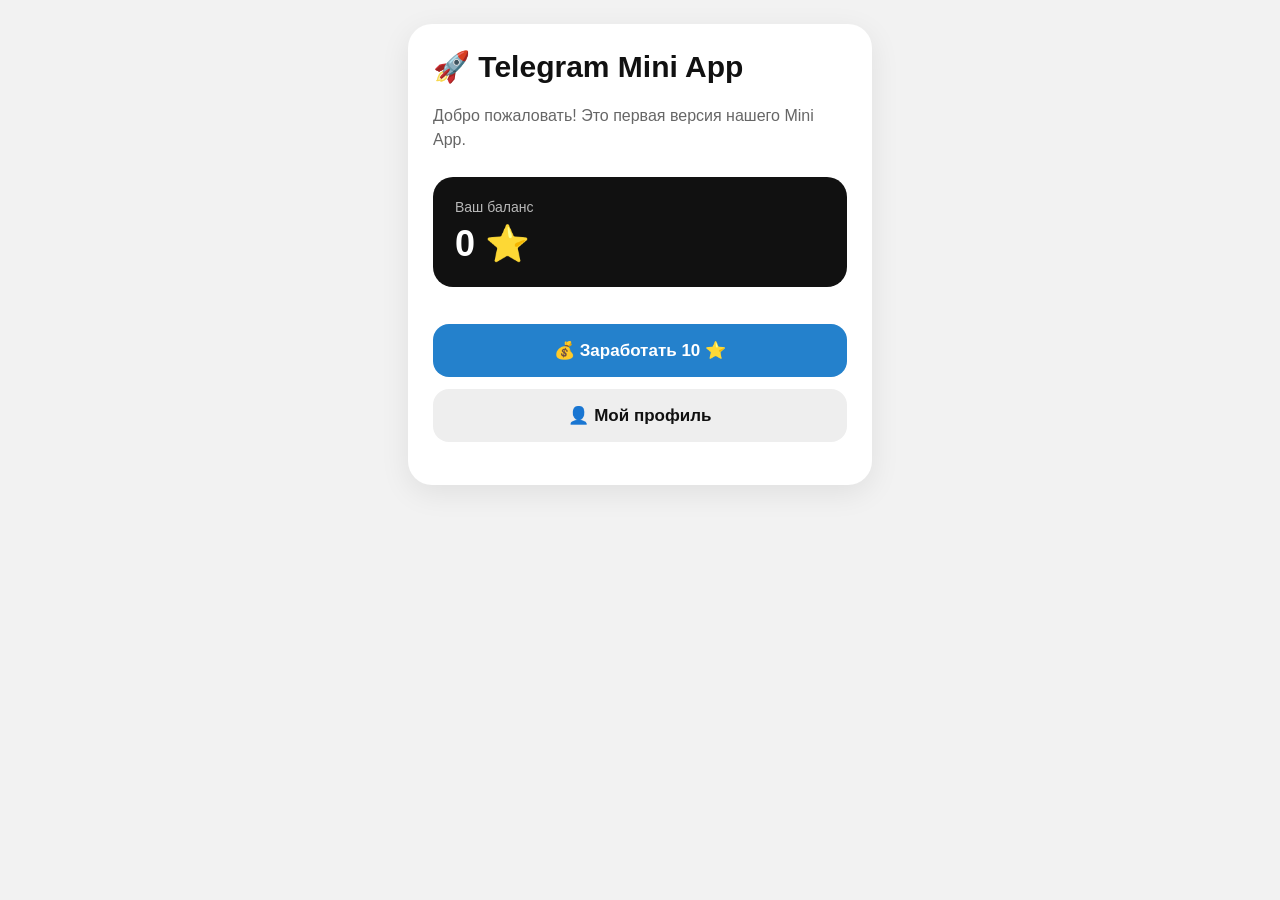
==== index.html @ cfc27b11 "Create index.html" ====
<!DOCTYPE html>
<html lang="ru">
<head>
  <meta charset="UTF-8">
  <meta name="viewport" content="width=device-width, initial-scale=1.0">
  <title>Telegram Mini App</title>

  <script src="https://telegram.org/js/telegram-web-app.js"></script>

  <style>
    * {
      box-sizing: border-box;
    }

    body {
      margin: 0;
      font-family: Arial, sans-serif;
      background: #f2f2f2;
      color: #111;
    }

    .app {
      max-width: 500px;
      min-height: 100vh;
      margin: 0 auto;
      padding: 24px 18px;
    }

    .card {
      background: white;
      border-radius: 24px;
      padding: 25px;
      box-shadow: 0 8px 30px rgba(0,0,0,0.08);
    }

    h1 {
      margin-top: 0;
      font-size: 30px;
    }

    p {
      color: #666;
      line-height: 1.5;
    }

    .balance {
      margin: 25px 0;
      padding: 22px;
      border-radius: 20px;
      background: #111;
      color: white;
    }

    .balance-title {
      font-size: 14px;
      opacity: 0.7;
    }

    .balance-value {
      font-size: 36px;
      font-weight: bold;
      margin-top: 8px;
    }

    button {
      width: 100%;
      border: 0;
      border-radius: 16px;
      padding: 16px;
      margin-top: 12px;
      font-size: 17px;
      font-weight: bold;
      cursor: pointer;
      background: #2481cc;
      color: white;
    }

    button.secondary {
      background: #eee;
      color: #111;
    }

    #result {
      margin-top: 18px;
      text-align: center;
      font-weight: bold;
    }
  </style>
</head>

<body>

<div class="app">
  <div class="card">

    <h1>🚀 Telegram Mini App</h1>

    <p>
      Добро пожаловать! Это первая версия нашего Mini App.
    </p>

    <div class="balance">
      <div class="balance-title">Ваш баланс</div>
      <div class="balance-value">
        <span id="balance">0</span> ⭐
      </div>
    </div>

    <button onclick="earn()">
      💰 Заработать 10 ⭐
    </button>

    <button class="secondary" onclick="showUser()">
      👤 Мой профиль
    </button>

    <div id="result"></div>

  </div>
</div>

<script>
  const tg = window.Telegram.WebApp;

  tg.ready();
  tg.expand();

  let balance = 0;

  function earn() {
    balance += 10;

    document.getElementById("balance").textContent = balance;

    document.getElementById("result").textContent =
      "🎉 Вы получили 10 ⭐!";
  }

  function showUser() {
    const user = tg.initDataUnsafe?.user;

    if (user) {
      document.getElementById("result").textContent =
        "👋 Привет, " + (user.first_name || "пользователь") + "!";
    } else {
      document.getElementById("result").textContent =
        "Открой приложение через Telegram.";
    }
  }
</script>

</body>
</html>
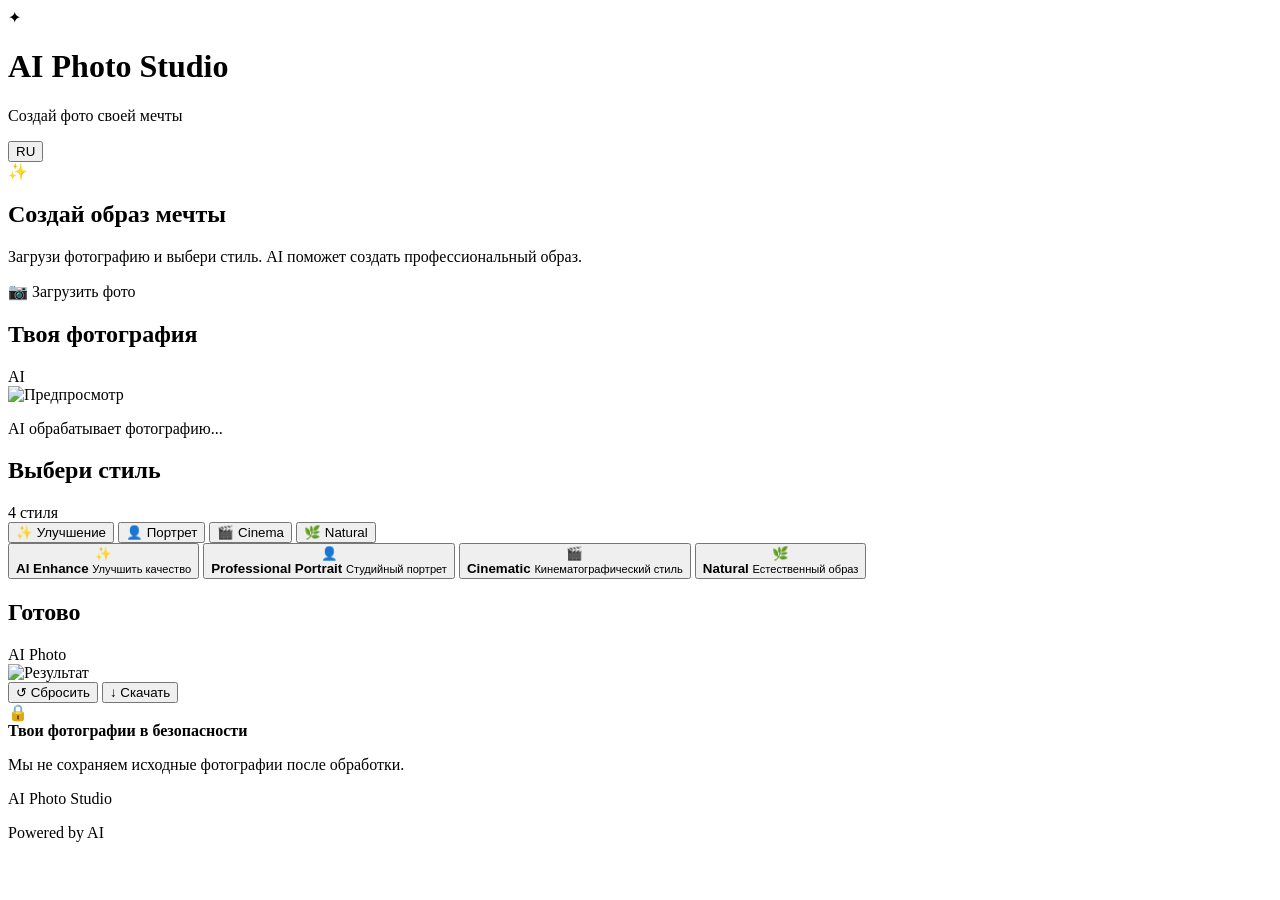
==== commit b9558c51: "Update index.html" ====
--- a/index.html
+++ b/index.html
@@ -1,153 +1,293 @@
 <!DOCTYPE html>
 <html lang="ru">
 <head>
-  <meta charset="UTF-8">
-  <meta name="viewport" content="width=device-width, initial-scale=1.0">
-  <title>Telegram Mini App</title>
+  <meta charset="UTF-8" />
+  <meta name="viewport" content="width=device-width, initial-scale=1.0" />
+  <meta name="theme-color" content="#071a32" />
+
+  <title>AI Photo Studio</title>
 
   <script src="https://telegram.org/js/telegram-web-app.js"></script>
 
-  <style>
-    * {
-      box-sizing: border-box;
-    }
-
-    body {
-      margin: 0;
-      font-family: Arial, sans-serif;
-      background: #f2f2f2;
-      color: #111;
-    }
-
-    .app {
-      max-width: 500px;
-      min-height: 100vh;
-      margin: 0 auto;
-      padding: 24px 18px;
-    }
-
-    .card {
-      background: white;
-      border-radius: 24px;
-      padding: 25px;
-      box-shadow: 0 8px 30px rgba(0,0,0,0.08);
-    }
-
-    h1 {
-      margin-top: 0;
-      font-size: 30px;
-    }
-
-    p {
-      color: #666;
-      line-height: 1.5;
-    }
-
-    .balance {
-      margin: 25px 0;
-      padding: 22px;
-      border-radius: 20px;
-      background: #111;
-      color: white;
-    }
-
-    .balance-title {
-      font-size: 14px;
-      opacity: 0.7;
-    }
-
-    .balance-value {
-      font-size: 36px;
-      font-weight: bold;
-      margin-top: 8px;
-    }
-
-    button {
-      width: 100%;
-      border: 0;
-      border-radius: 16px;
-      padding: 16px;
-      margin-top: 12px;
-      font-size: 17px;
-      font-weight: bold;
-      cursor: pointer;
-      background: #2481cc;
-      color: white;
-    }
-
-    button.secondary {
-      background: #eee;
-      color: #111;
-    }
-
-    #result {
-      margin-top: 18px;
-      text-align: center;
-      font-weight: bold;
-    }
-  </style>
+  <link rel="stylesheet" href="style.css" />
 </head>
 
 <body>
 
-<div class="app">
-  <div class="card">
-
-    <h1>🚀 Telegram Mini App</h1>
-
-    <p>
-      Добро пожаловать! Это первая версия нашего Mini App.
-    </p>
-
-    <div class="balance">
-      <div class="balance-title">Ваш баланс</div>
-      <div class="balance-value">
-        <span id="balance">0</span> ⭐
+  <div class="app">
+
+    <!-- HEADER -->
+    <header class="topbar">
+
+      <div class="brand">
+        <div class="brand-icon">✦</div>
+
+        <div>
+          <h1>AI Photo Studio</h1>
+          <p>Создай фото своей мечты</p>
+        </div>
       </div>
-    </div>
-
-    <button onclick="earn()">
-      💰 Заработать 10 ⭐
-    </button>
-
-    <button class="secondary" onclick="showUser()">
-      👤 Мой профиль
-    </button>
-
-    <div id="result"></div>
+
+      <button class="lang-btn" id="langBtn">
+        RU
+      </button>
+
+    </header>
+
+
+    <!-- MAIN -->
+    <main class="content">
+
+      <!-- HERO -->
+      <section class="hero">
+
+        <div class="hero-card">
+
+          <div class="hero-icon">
+            ✨
+          </div>
+
+          <h2>Создай образ мечты</h2>
+
+          <p>
+            Загрузи фотографию и выбери стиль.
+            AI поможет создать профессиональный образ.
+          </p>
+
+          <label class="upload-btn" for="fileInput">
+            <span>📷</span>
+            Загрузить фото
+          </label>
+
+          <input
+            id="fileInput"
+            type="file"
+            accept="image/*"
+            hidden
+          />
+
+        </div>
+
+      </section>
+
+
+      <!-- PREVIEW -->
+      <section class="editor hidden" id="editor">
+
+        <div class="section-title">
+          <h2>Твоя фотография</h2>
+          <span>AI</span>
+        </div>
+
+        <div class="preview-card">
+
+          <img
+            id="preview"
+            src=""
+            alt="Предпросмотр"
+          />
+
+          <div
+            class="processing hidden"
+            id="processing"
+          >
+            <div class="loader"></div>
+            <p>AI обрабатывает фотографию...</p>
+          </div>
+
+        </div>
+
+      </section>
+
+
+      <!-- STYLES -->
+      <section class="styles">
+
+        <div class="section-title">
+          <h2>Выбери стиль</h2>
+          <span>4 стиля</span>
+        </div>
+
+        <div class="tabs">
+
+          <button
+            class="tab active"
+            data-style="enhance"
+          >
+            ✨ Улучшение
+          </button>
+
+          <button
+            class="tab"
+            data-style="portrait"
+          >
+            👤 Портрет
+          </button>
+
+          <button
+            class="tab"
+            data-style="cinema"
+          >
+            🎬 Cinema
+          </button>
+
+          <button
+            class="tab"
+            data-style="natural"
+          >
+            🌿 Natural
+          </button>
+
+        </div>
+
+      </section>
+
+
+      <!-- ACTIONS -->
+      <section class="actions">
+
+        <button
+          class="action primary"
+          data-action="enhance"
+        >
+          <span>✨</span>
+
+          <div>
+            <strong>AI Enhance</strong>
+            <small>Улучшить качество</small>
+          </div>
+
+        </button>
+
+
+        <button
+          class="action"
+          data-action="portrait"
+        >
+          <span>👤</span>
+
+          <div>
+            <strong>Professional Portrait</strong>
+            <small>Студийный портрет</small>
+          </div>
+
+        </button>
+
+
+        <button
+          class="action"
+          data-action="cinema"
+        >
+          <span>🎬</span>
+
+          <div>
+            <strong>Cinematic</strong>
+            <small>Кинематографический стиль</small>
+          </div>
+
+        </button>
+
+
+        <button
+          class="action"
+          data-action="natural"
+        >
+          <span>🌿</span>
+
+          <div>
+            <strong>Natural</strong>
+            <small>Естественный образ</small>
+          </div>
+
+        </button>
+
+      </section>
+
+
+      <!-- RESULT -->
+      <section class="result hidden" id="result">
+
+        <div class="section-title">
+          <h2>Готово</h2>
+          <span>AI Photo</span>
+        </div>
+
+        <div class="result-card">
+
+          <img
+            id="resultImage"
+            src=""
+            alt="Результат"
+          />
+
+        </div>
+
+      </section>
+
+
+      <!-- BUTTONS -->
+      <section class="bottom-actions">
+
+        <button
+          class="reset-btn"
+          id="resetBtn"
+        >
+          ↺ Сбросить
+        </button>
+
+        <button
+          class="download-btn"
+          id="downloadBtn"
+        >
+          ↓ Скачать
+        </button>
+
+      </section>
+
+
+      <!-- INFO -->
+      <section class="info">
+
+        <div class="info-card">
+
+          <div class="info-icon">
+            🔒
+          </div>
+
+          <div>
+            <strong>Твои фотографии в безопасности</strong>
+
+            <p>
+              Мы не сохраняем исходные фотографии
+              после обработки.
+            </p>
+          </div>
+
+        </div>
+
+      </section>
+
+    </main>
+
+
+    <!-- FOOTER -->
+    <footer>
+
+      <p>
+        AI Photo Studio
+      </p>
+
+      <span>
+        Powered by AI
+      </span>
+
+    </footer>
 
   </div>
-</div>
-
-<script>
-  const tg = window.Telegram.WebApp;
-
-  tg.ready();
-  tg.expand();
-
-  let balance = 0;
-
-  function earn() {
-    balance += 10;
-
-    document.getElementById("balance").textContent = balance;
-
-    document.getElementById("result").textContent =
-      "🎉 Вы получили 10 ⭐!";
-  }
-
-  function showUser() {
-    const user = tg.initDataUnsafe?.user;
-
-    if (user) {
-      document.getElementById("result").textContent =
-        "👋 Привет, " + (user.first_name || "пользователь") + "!";
-    } else {
-      document.getElementById("result").textContent =
-        "Открой приложение через Telegram.";
-    }
-  }
-</script>
+
+
+  <!-- JAVASCRIPT -->
+  <script src="app.js"></script>
 
 </body>
 </html>
